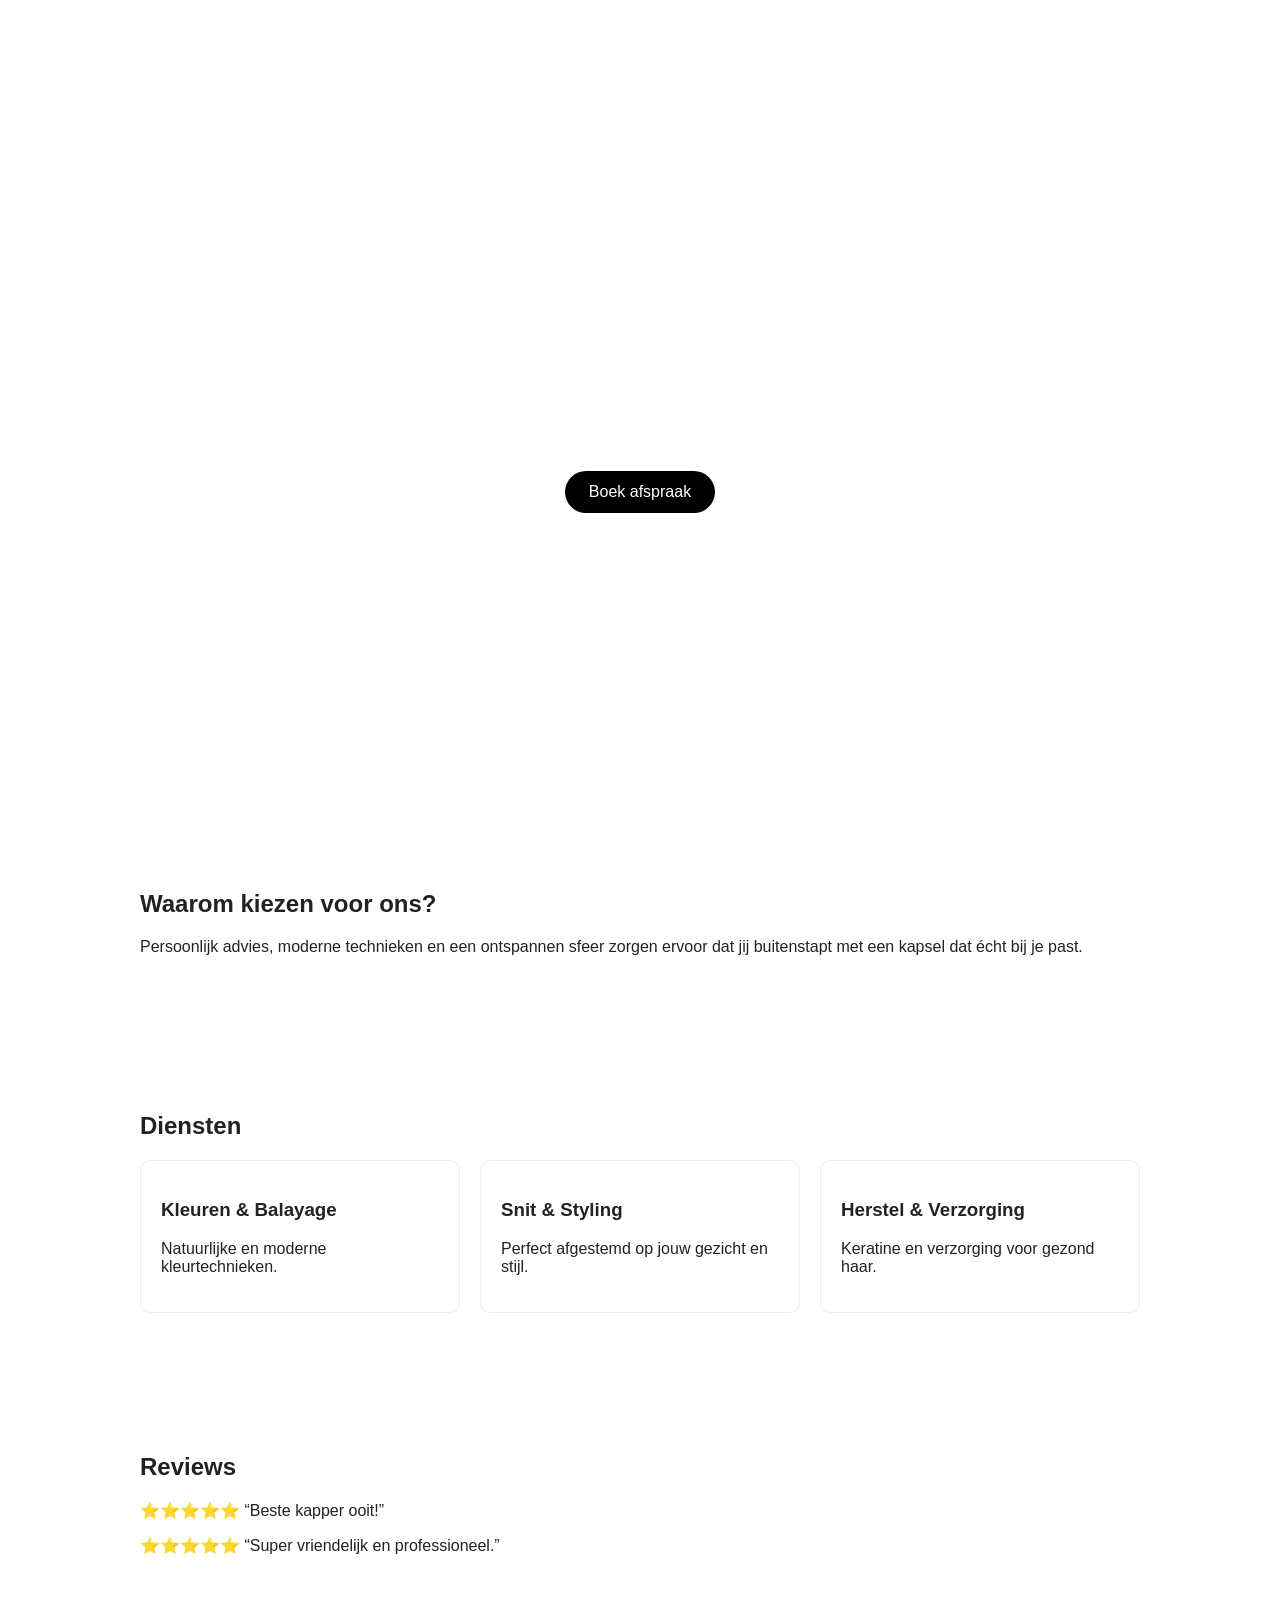
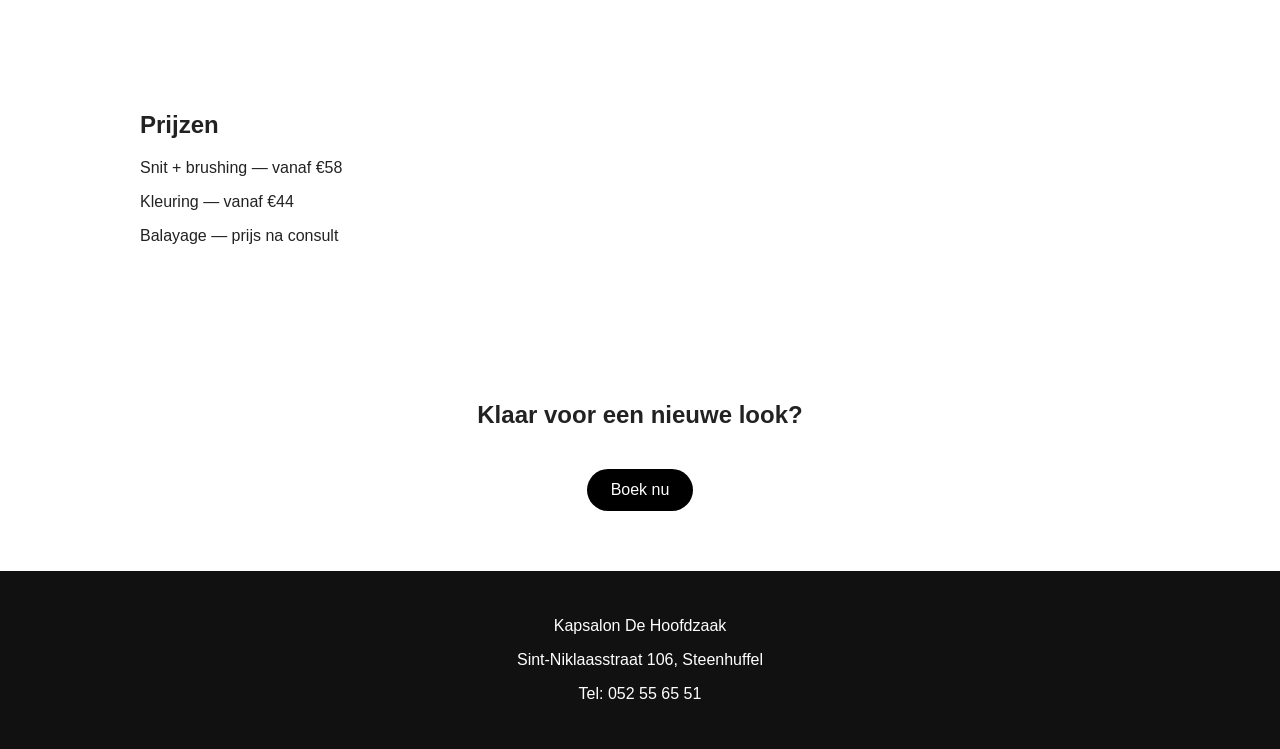
==== index.html @ efdb4c7c "Add files via upload" ====
<!DOCTYPE html>
<html lang="nl">
<head>
<meta charset="UTF-8">
<meta name="viewport" content="width=device-width, initial-scale=1.0">
<title>Kapsalon De Hoofdzaak</title>

<style>
body {
  margin: 0;
  font-family: Arial, sans-serif;
  color: #222;
}

header {
  background: url('https://images.unsplash.com/photo-1522337360788-8b13dee7a37e') center/cover;
  height: 90vh;
  display: flex;
  align-items: center;
  justify-content: center;
  text-align: center;
  color: white;
}

header h1 {
  font-size: 3rem;
}

.btn {
  display: inline-block;
  padding: 12px 24px;
  margin-top: 20px;
  background: black;
  color: white;
  text-decoration: none;
  border-radius: 30px;
}

section {
  padding: 60px 20px;
  max-width: 1000px;
  margin: auto;
}

.services {
  display: grid;
  grid-template-columns: repeat(auto-fit, minmax(250px, 1fr));
  gap: 20px;
}

.card {
  padding: 20px;
  border: 1px solid #eee;
  border-radius: 10px;
}

footer {
  background: #111;
  color: white;
  text-align: center;
  padding: 30px;
}
</style>
</head>

<body>

<header>
  <div>
    <h1>Jouw haar, jouw stijl</h1>
    <p>Specialist in kleur, balayage en gezond haar</p>
    <a href="#" class="btn">Boek afspraak</a>
  </div>
</header>

<section>
  <h2>Waarom kiezen voor ons?</h2>
  <p>Persoonlijk advies, moderne technieken en een ontspannen sfeer zorgen ervoor dat jij buitenstapt met een kapsel dat écht bij je past.</p>
</section>

<section>
  <h2>Diensten</h2>
  <div class="services">
    <div class="card">
      <h3>Kleuren & Balayage</h3>
      <p>Natuurlijke en moderne kleurtechnieken.</p>
    </div>
    <div class="card">
      <h3>Snit & Styling</h3>
      <p>Perfect afgestemd op jouw gezicht en stijl.</p>
    </div>
    <div class="card">
      <h3>Herstel & Verzorging</h3>
      <p>Keratine en verzorging voor gezond haar.</p>
    </div>
  </div>
</section>

<section>
  <h2>Reviews</h2>
  <p>⭐⭐⭐⭐⭐ “Beste kapper ooit!”</p>
  <p>⭐⭐⭐⭐⭐ “Super vriendelijk en professioneel.”</p>
</section>

<section>
  <h2>Prijzen</h2>
  <p>Snit + brushing — vanaf €58</p>
  <p>Kleuring — vanaf €44</p>
  <p>Balayage — prijs na consult</p>
</section>

<section style="text-align:center;">
  <h2>Klaar voor een nieuwe look?</h2>
  <a href="#" class="btn">Boek nu</a>
</section>

<footer>
  <p>Kapsalon De Hoofdzaak</p>
  <p>Sint-Niklaasstraat 106, Steenhuffel</p>
  <p>Tel: 052 55 65 51</p>
</footer>

</body>
</html>
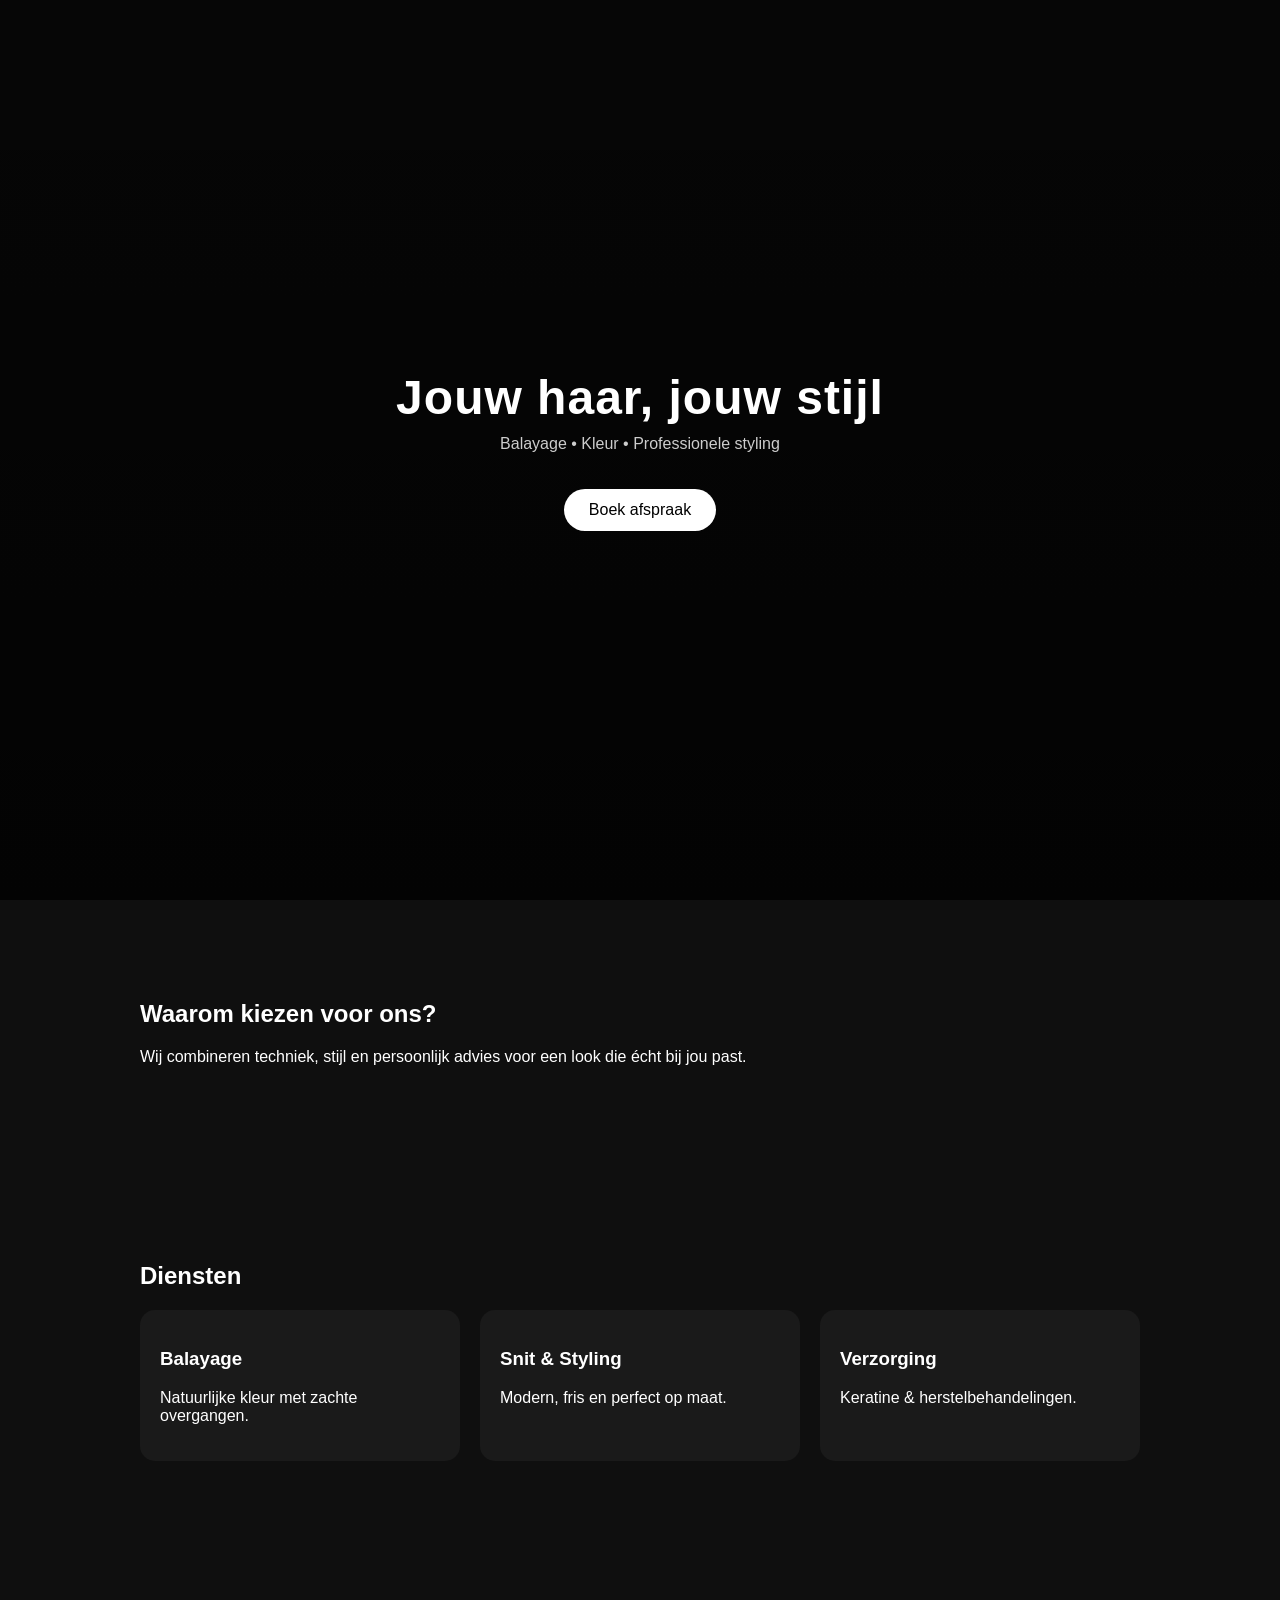
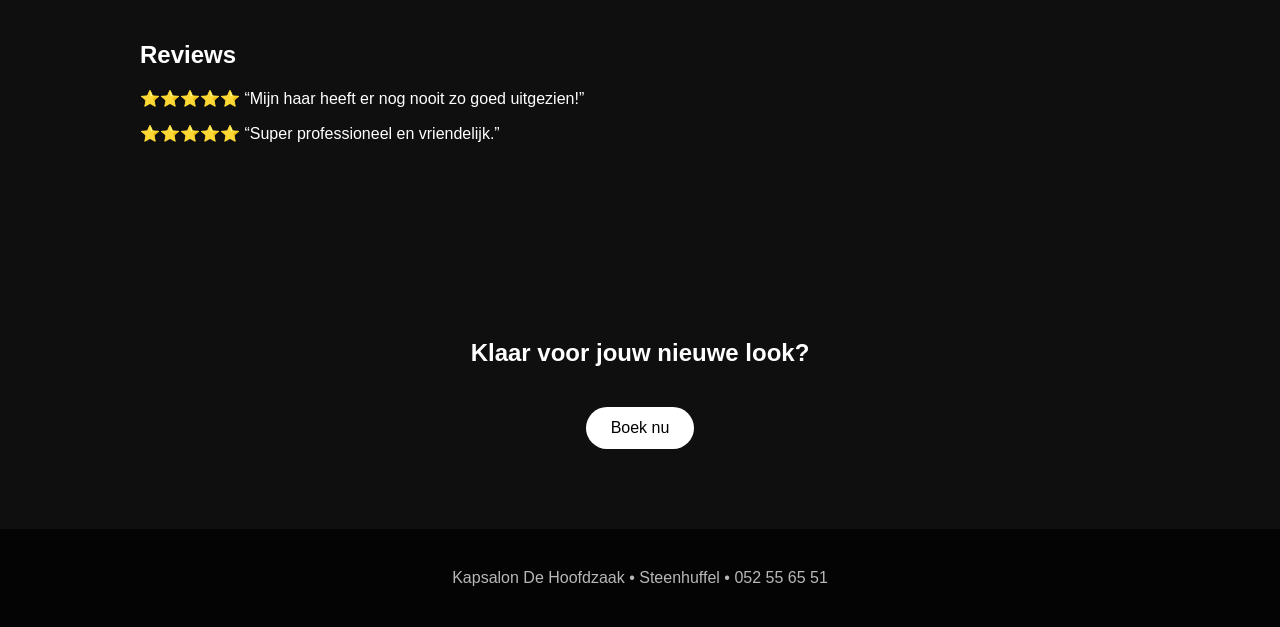
==== commit 522840e4: "Add files via upload" ====
--- a/index.html
+++ b/index.html
@@ -6,59 +6,112 @@
 <title>Kapsalon De Hoofdzaak</title>
 
 <style>
+/* ===== BASE ===== */
 body {
   margin: 0;
-  font-family: Arial, sans-serif;
-  color: #222;
-}
-
+  font-family: 'Arial', sans-serif;
+  background: #0f0f0f;
+  color: white;
+  overflow-x: hidden;
+}
+
+/* ===== HERO ===== */
 header {
-  background: url('https://images.unsplash.com/photo-1522337360788-8b13dee7a37e') center/cover;
-  height: 90vh;
+  height: 100vh;
   display: flex;
   align-items: center;
   justify-content: center;
   text-align: center;
-  color: white;
-}
-
-header h1 {
+  background: linear-gradient(rgba(0,0,0,0.6), rgba(0,0,0,0.8)),
+              url('https://images.unsplash.com/photo-1522337660859-02fbefca4702') center/cover;
+  position: relative;
+}
+
+.hero-text {
+  opacity: 0;
+  transform: translateY(30px);
+  animation: fadeUp 1.5s ease forwards;
+}
+
+.hero-text h1 {
   font-size: 3rem;
+  margin: 0;
+  letter-spacing: 1px;
+}
+
+.hero-text p {
+  margin-top: 10px;
+  opacity: 0.8;
 }
 
 .btn {
   display: inline-block;
-  padding: 12px 24px;
   margin-top: 20px;
-  background: black;
-  color: white;
+  padding: 12px 25px;
+  background: white;
+  color: black;
+  border-radius: 30px;
   text-decoration: none;
-  border-radius: 30px;
-}
-
+  transition: 0.3s;
+}
+
+.btn:hover {
+  transform: scale(1.05);
+  background: #ddd;
+}
+
+/* ===== SECTIONS ===== */
 section {
-  padding: 60px 20px;
+  padding: 80px 20px;
   max-width: 1000px;
   margin: auto;
 }
 
-.services {
+/* fade-in scroll animation */
+.hidden {
+  opacity: 0;
+  transform: translateY(40px);
+  transition: all 1s ease;
+}
+
+.show {
+  opacity: 1;
+  transform: translateY(0);
+}
+
+/* ===== SERVICES ===== */
+.grid {
   display: grid;
   grid-template-columns: repeat(auto-fit, minmax(250px, 1fr));
   gap: 20px;
 }
 
 .card {
+  background: #1a1a1a;
   padding: 20px;
-  border: 1px solid #eee;
-  border-radius: 10px;
-}
-
+  border-radius: 15px;
+  transition: 0.3s;
+}
+
+.card:hover {
+  transform: translateY(-8px);
+  background: #222;
+}
+
+/* ===== ANIMATIONS ===== */
+@keyframes fadeUp {
+  to {
+    opacity: 1;
+    transform: translateY(0);
+  }
+}
+
+/* ===== FOOTER ===== */
 footer {
-  background: #111;
-  color: white;
   text-align: center;
-  padding: 30px;
+  padding: 40px;
+  background: #000;
+  opacity: 0.7;
 }
 </style>
 </head>
@@ -66,59 +119,82 @@
 <body>
 
 <header>
-  <div>
-    <h1>Jouw haar, jouw stijl</h1>
-    <p>Specialist in kleur, balayage en gezond haar</p>
+  <div class="hero-text">
+    <h1 id="typing">Jouw haar, jouw stijl</h1>
+    <p>Balayage • Kleur • Professionele styling</p>
     <a href="#" class="btn">Boek afspraak</a>
   </div>
 </header>
 
-<section>
+<section class="hidden">
   <h2>Waarom kiezen voor ons?</h2>
-  <p>Persoonlijk advies, moderne technieken en een ontspannen sfeer zorgen ervoor dat jij buitenstapt met een kapsel dat écht bij je past.</p>
-</section>
-
-<section>
+  <p>Wij combineren techniek, stijl en persoonlijk advies voor een look die écht bij jou past.</p>
+</section>
+
+<section class="hidden">
   <h2>Diensten</h2>
-  <div class="services">
+  <div class="grid">
     <div class="card">
-      <h3>Kleuren & Balayage</h3>
-      <p>Natuurlijke en moderne kleurtechnieken.</p>
+      <h3>Balayage</h3>
+      <p>Natuurlijke kleur met zachte overgangen.</p>
     </div>
     <div class="card">
       <h3>Snit & Styling</h3>
-      <p>Perfect afgestemd op jouw gezicht en stijl.</p>
+      <p>Modern, fris en perfect op maat.</p>
     </div>
     <div class="card">
-      <h3>Herstel & Verzorging</h3>
-      <p>Keratine en verzorging voor gezond haar.</p>
+      <h3>Verzorging</h3>
+      <p>Keratine & herstelbehandelingen.</p>
     </div>
   </div>
 </section>
 
-<section>
+<section class="hidden">
   <h2>Reviews</h2>
-  <p>⭐⭐⭐⭐⭐ “Beste kapper ooit!”</p>
-  <p>⭐⭐⭐⭐⭐ “Super vriendelijk en professioneel.”</p>
-</section>
-
-<section>
-  <h2>Prijzen</h2>
-  <p>Snit + brushing — vanaf €58</p>
-  <p>Kleuring — vanaf €44</p>
-  <p>Balayage — prijs na consult</p>
-</section>
-
-<section style="text-align:center;">
-  <h2>Klaar voor een nieuwe look?</h2>
+  <p>⭐⭐⭐⭐⭐ “Mijn haar heeft er nog nooit zo goed uitgezien!”</p>
+  <p>⭐⭐⭐⭐⭐ “Super professioneel en vriendelijk.”</p>
+</section>
+
+<section class="hidden" style="text-align:center;">
+  <h2>Klaar voor jouw nieuwe look?</h2>
   <a href="#" class="btn">Boek nu</a>
 </section>
 
 <footer>
-  <p>Kapsalon De Hoofdzaak</p>
-  <p>Sint-Niklaasstraat 106, Steenhuffel</p>
-  <p>Tel: 052 55 65 51</p>
+  Kapsalon De Hoofdzaak • Steenhuffel • 052 55 65 51
 </footer>
+
+<script>
+// ===== SCROLL ANIMATION =====
+const elements = document.querySelectorAll('.hidden');
+
+const observer = new IntersectionObserver(entries => {
+  entries.forEach(entry => {
+    if (entry.isIntersecting) {
+      entry.target.classList.add('show');
+    }
+  });
+});
+
+elements.forEach(el => observer.observe(el));
+
+// ===== SIMPLE TYPING EFFECT =====
+const text = "Jouw haar, jouw stijl";
+let i = 0;
+const speed = 80;
+
+function typeWriter() {
+  if (i < text.length) {
+    document.getElementById("typing").innerHTML += text.charAt(i);
+    i++;
+    setTimeout(typeWriter, speed);
+  }
+}
+
+// reset voor typing effect
+document.getElementById("typing").innerHTML = "";
+typeWriter();
+</script>
 
 </body>
 </html>
